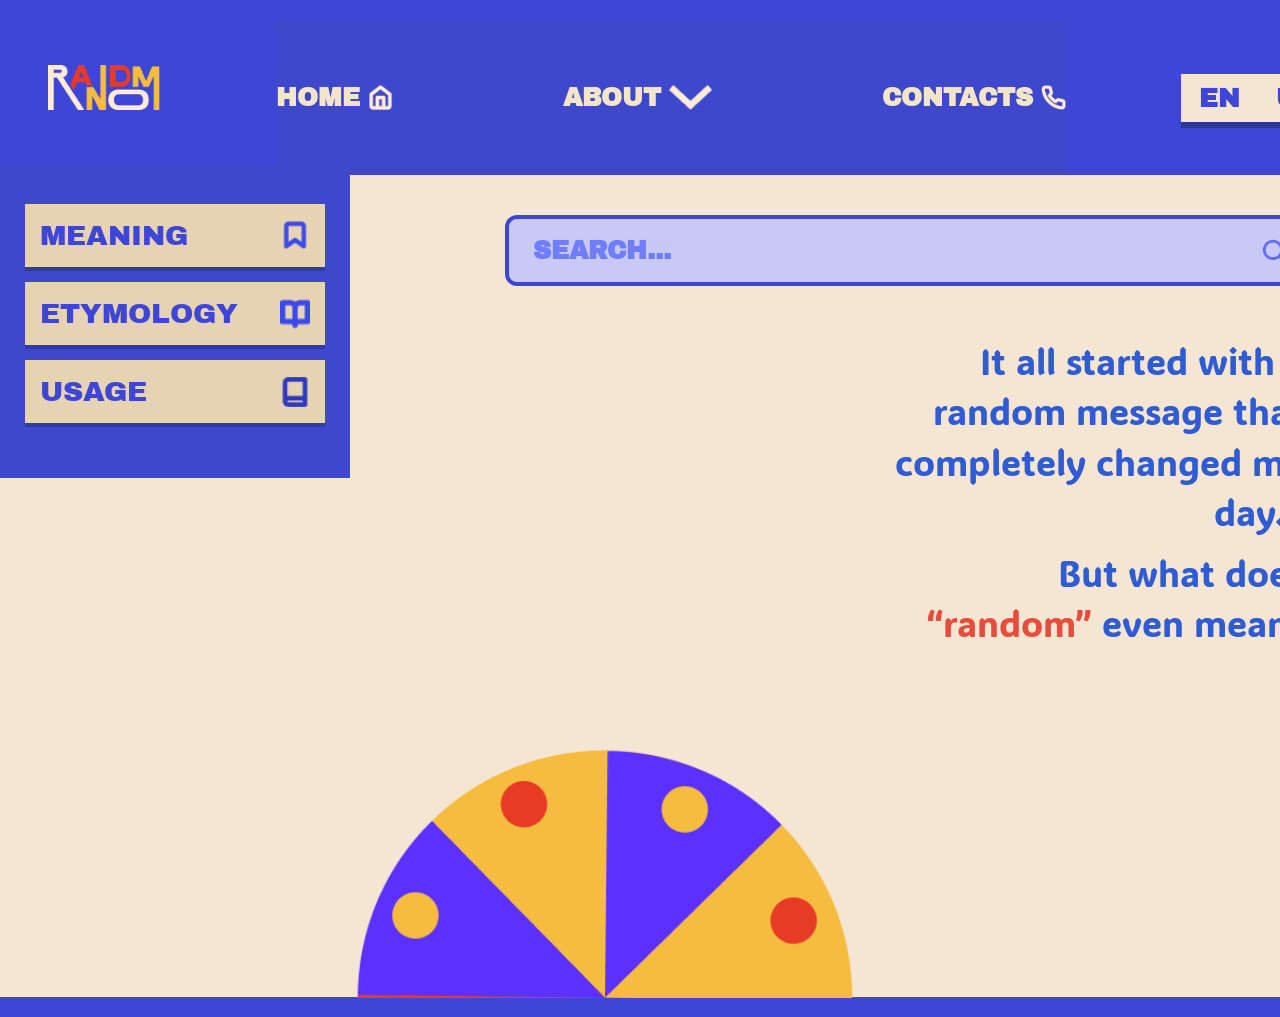
==== index.html @ 75bfc32e "first commit" ====
<!DOCTYPE html>
<html lang="en">
<head>
    <meta charset="UTF-8">
    <meta name="viewport" content="width=device-width, initial-scale=1.0">
    <title>Заголовок лендингу</title>

    <link rel="preconnect" href="https://fonts.googleapis.com">
<link rel="preconnect" href="https://fonts.gstatic.com" crossorigin>
<link href="https://fonts.googleapis.com/css2?family=ADLaM+Display&family=Archivo+Black&display=swap" rel="stylesheet">
<link href="https://fonts.googleapis.com/css2?family=ADLaM+Display&display=swap" rel="stylesheet">

    <link rel="stylesheet" href="css/normalize.css">
    <link rel="stylesheet" href="css/layout.css">
    <link rel="stylesheet" href="css/style.css">
    <link rel="stylesheet" href="css/header.css">
<body id="top">
    <nav></nav>
    <header>
        <header class="header">

  
 <div class="inside">
  
  <div class="header__logo">
    <img src="Img/Layer_1.png" alt="logo">
  </div>

  <div class="header__top">
    <a href="#" class="top-menu-item">
      <span>HOME</span>
      <img src="Img/Home.png" alt="">
    </a>

    <a href="#" class="top-menu-item">
      <span>ABOUT</span>
      <img src="Img/стрілка.png" alt="">
    </a>

    <a href="#" class="top-menu-item">
      <span>CONTACTS</span>
      <img src="Img/Phone.png" alt="">
    </a>
  </div>
<div class="lang-switch">
      <button class="lang active">EN</button>
      <button class="lang">UA</button>
    </div>
</div>

  <!-- HERO (БЕЖЕВИЙ ФОН) -->
  <div class="header__hero">
    <div class="inside header__hero-inner">
      

      <!-- ЛІВИЙ СИНІЙ БЛОК -->
      <div class="hero__sidebar">
        <div class="sidebar">
  <div class="menu-item">
    <span>MEANING</span>
    <img src="Img/Bookmark.png" alt="meaning">
  </div>

  <div class="menu-item">
    <span>ETYMOLOGY</span>
    <img src="Img/Book open.png" alt="etymology">
  </div>

  <div class="menu-item">
    <span>USAGE</span>
    <img src="Img/Book.png" alt="usage">
  </div>
</div>
      </div>

      <!-- ПРАВА ЧАСТИНА -->
      <div class="hero__content">
        <div class="search-box">
  <input type="text" placeholder="SEARCH..." />
  <img src="Img/Search.png" alt="search" class="search-icon">
</div>
<div class="main-text">
  <p class="text-top">
    It all started with a random message that completely changed my day...
  </p>

  <p class="text-bottom">
    But what does <span>“random”</span> even mean?
  </p>

      </div>
      
      <div class="half-circle-wrapper">
  <img src="Img/circle.png" class="circle-img">
</div>
    </div>
  </div>
 
</header>
    </header>
    <section id="s1">
        <div class="inside"></div>
    </section>
    <section id="s2">
        <div class="inside"></div>
    </section>
    <section id="s3">
        <div class="inside"></div>
    </section>
    <footer></footer>
</body>
</html>
---- css/layout.css ----
:root{
    --txt-color-01: #3f48cc;           /* Колір основного тексту */
    --txt-color-02: #f5e6d3;           /* Колір тексту інверсія */
    --header-color: #333;           /* Колір заголовків */
    --link-color: #f5e6d3;             /* Колір покликань */
    --link-hover: #F1DDC8;             /* Колір при наведенні */
    --bg-primary-color: #E63B25;       /* Колір основного фону */
    --bg-second-color: #3f48cc;        /* Колір фону №2 */
    --bg-third-color:#f5e6d3;        /* Колір фону №2 */
    --mob-padding: 20px;              /* Відступи до контенту на смартфони */
    --ipad-padding: 50px;              /* Відступи до контенту на планшеті */
    --max-width: 1380px;              /* Обмеження ширини блоків */
}
html, body{
  font-family: 'ADLaM Display', sans-serif ;
  font-optical-sizing: auto;
  font-weight: 400;
  font-size: 28px;                   /* Розмір основного тексту */
  line-height: 1.4;                  /* Міжрядковий інтервал */
  font-style: normal;
  color: var(--txt-color-01);
}

em , i, .italic {
    font-style: italic;
}

h1, h2, h3, h4, h5, h6{
  font-family: 'Archivo Black', sans-serif;
  font-weight: 400;
  font-style: normal;
}
h1{ font-size: 2rem ;}
h2 {font-size: 1.5rem;}
h3{font-size: 1.35rem;}

header > .inside,
footer > .inside,
section >.inside {
  max-width: var(--max-width);
  margin-left: auto;
  margin-right: auto;
  padding-left: var(--ipad-padding);
  padding-right: var(--ipad-padding);
}
@media  (max-width: 640px) {
header > .inside,
footer > .inside,
section > .inside {
    padding-left: var(--mob-padding);
    padding-right: var(--mob-padding);
} 
}
---- css/header.css ----
.header {
  width: 100%;
  color: #3f46d6;
}

.header__logo {
  margin-left: -2px;   /* 🔥 відступ від лівого краю */
  transform: translateY(-10px); /* 🔥 трохи підняти */
}

.header__logo img {
  height: 45px;
  width: auto;
  display: block;
}
.header__top {
  background: var(--bg-second-color);
  color: #fff;

  padding: 60px 0;
  position: relative;
  z-index: 2;
}


.header__hero {
  background: var(--bg-third-color);

  min-height: 80vh;
  display: flex;
  align-items: flex-start;

  padding: 0 0 30px 0; 
}





.hero__sidebar {
  background: var(--bg-second-color);
  color: #fff;

  width:350px;
  min-height: 300px;

  padding: 40px 25px;

  margin-left: 0;

  
  margin-top: -26;
}


.hero__content {
  flex: 1;
  padding: 40px;
}


@media (max-width: 1024px) {
  .hero__sidebar {
    width: 260px;
    min-height: 300px;
  }
}

@media (max-width: 768px) {
  .header__hero-inner {
    flex-direction: column;
  }

  
    .hero__sidebar {
  width: 220px;          /* 🔥 ключове */
  max-width: 50%;       /* щоб не ламалось на малих екранах */

  }

  .hero__content {
    padding: 20px;
  }
}


.menu-item {
  background-color: #e6d3b3;
  color: #3f46d6;
  font-family: 'Archivo Black', sans-serif;
  padding: 12px 15px;
  margin-bottom: 15px;
  margin-left: 0px;
  
  display: flex;
  justify-content: space-between;
  align-items: center;
  box-shadow: 0 4px 0 rgba(0,0,0,0.2);
  cursor: pointer;
  transition: all 0.2s ease;
   width: 100%;           /* 🔥 обов’язково */
  box-sizing: border-box;

}

.menu-item:hover {
 
  box-shadow: 0 6px 0 rgba(0,0,0,0.25);
}


.menu-item img {
  width:30px;
  height:30px;
  object-fit: contain;
}

.top-menu-item {
     font-family: 'Archivo Black', sans-serif;
     color: #e6d3b3;
      display: flex;
  align-items: center;
  gap: 8px;
   text-decoration: none;   /* ❌ прибирає лінію */
  border-bottom: none;     /* ❌ якщо раптом є */
  color: #f3e5c8;
  font-weight: 700;
  font-size: 25px;
  display: flex;
     
}
.top-menu-item img {
  height: 1em;   /* = висота як у тексту */
  width: auto;   /* щоб не спотворювалось */
}
.inside {
  display: flex;
  align-items: center;
  justify-content: flex-start; /* 🔥 ключове */
  gap: 115px; 
}
.header__top {
  display: flex;
  gap:170px;
}
.header {
  background: #3f46d6 ;
  padding: 20px 0;
}
.lang-switch {
  display: flex;
  background: #f5e6d3;
  box-shadow: 0 6px 0 rgba(0,0,0,0.25);
}

/* BUTTONS */
.lang {
  padding: 10px 18px;
  border: none;
  font-size: 26px;
  font-weight: 600;
  cursor: pointer;
  font-family: 'Archivo Black', sans-serif;

  background: transparent; /* важливо */
  color: #3f46d6 !important; /* ← фікс */
}

/* EN (темніший) */
.lang.en {
  color: #0b3fae !important;
}

/* UA (світліший) */
.lang.ua {
  color: #85a2ec !important;
}

/* ACTIVE */
.lang.active.en {
  background: #0b3fae;
  color: white !important;
}

.lang.active.ua {
  background: #7596e8;
  color: white !important;
}

/* HOVER */
.lang:hover {
  opacity: 0.85;
}
/* SEARCH CONTAINER */
.search-box {
  position: relative;
  width:800px;
 margin-top: 0px;
}

/* INPUT */
.search-box input {
  width: 100%;
  padding: 18px 60px 18px 24px; /* більше висота */
  font-size:25px;
  font-weight: 700;
  font-family:'Archivo Black', sans-serif ;
  background: #c8c9f5; /* темніший бежевий */
  border: 4px solid #3f46d6; /* товстіша обводка */
  border-radius: 12px; /* менше заокруглення */
  outline: none;
}

/* PLACEHOLDER */
.search-box input::placeholder {
  color: #5a6cff;
  opacity: 0.8;
}

/* ICON */
.search-icon {
  position: absolute;
  right: 18px;
  top: 50%;
  transform: translateY(-50%);

  width: 26px; /* більша іконка */
  height: 26px;
  object-fit: contain;
}
.main-text {
  font-family: 'ADLaM Display', cursive;
  text-align: right;
  color: #2f5bd3;
  margin-top: 50px;
}

.text-top {
  font-size: 36px;
  max-width: 500px;
  margin: 0 auto 10px;
  line-height: 1.4;
   text-align: right;
}

.text-bottom {
  font-size: 36px;
  margin-right: -10px;
}

.text-bottom span {
  color: #e74c3c; /* червоне слово random */
}
.main-text {
  text-align: right;
  max-width: 420px;   /* фіксована ширина */
  margin-left: auto;  /* притискає вправо */
}

.text-top,
.text-bottom {
  width: 100%;        /* обидва займають всю ширину */
}

.half-circle-wrapper {
  width:700px;
  height: 350px; /* половина висоти */
  overflow: hidden;
  margin-bottom: -71px;
  margin-left: -250px;
}

.circle-img {
  width: 100%;
  height: auto;
}
.hero__sidebar{
  margin-top: -500px;
}
@media (max-width: 768px) {

  /* 🔹 Загальний контейнер */
  .inside {
    flex-direction: column;
    gap: 20px;
    align-items: flex-start;
  }

  /* 🔹 Верхнє меню */
  .header__top {
    flex-direction: column;
    gap: 20px;
    padding: 30px 20px;
  }

  .top-menu-item {
    font-size: 18px;
  }

  /* 🔹 Лого */
  .header__logo img {
    height: 35px;
  }

  /* 🔹 HERO */
  .header__hero-inner {
    flex-direction: column;
  }

  /* 🔹 Сайдбар */
  .hero__sidebar {
    width: 100%;
    max-width: 100%;
    margin-top: 0;
    padding: 20px;
  }

  /* 🔹 Контент */
  .hero__content {
    width: 100%;
    padding: 20px;
  }

  /* 🔍 SEARCH */
  .search-box {
    width: 100%;
  }

  .search-box input {
    font-size: 18px;
    padding: 14px 50px 14px 16px;
  }

  .search-icon {
    width: 20px;
    height: 20px;
  }

  /* 🔤 ТЕКСТ */
  .main-text {
    max-width: 100%;
    margin-top: 30px;
    text-align: left; /* 📱 краще читається */
  }

  .text-top,
  .text-bottom {
    font-size: 22px;
    line-height: 1.4;
  }

  /* 🎡 ПІВКОЛО */
  .half-circle-wrapper {
    width: 100%;
    height: 150px;
    margin: 30px 0 0 0;
  }

  .circle-img {
    width: 100%;
  }

  /* 🔘 КНОПКИ МОВ */
  .lang {
    font-size: 18px;
    padding: 8px 14px;
  }

}
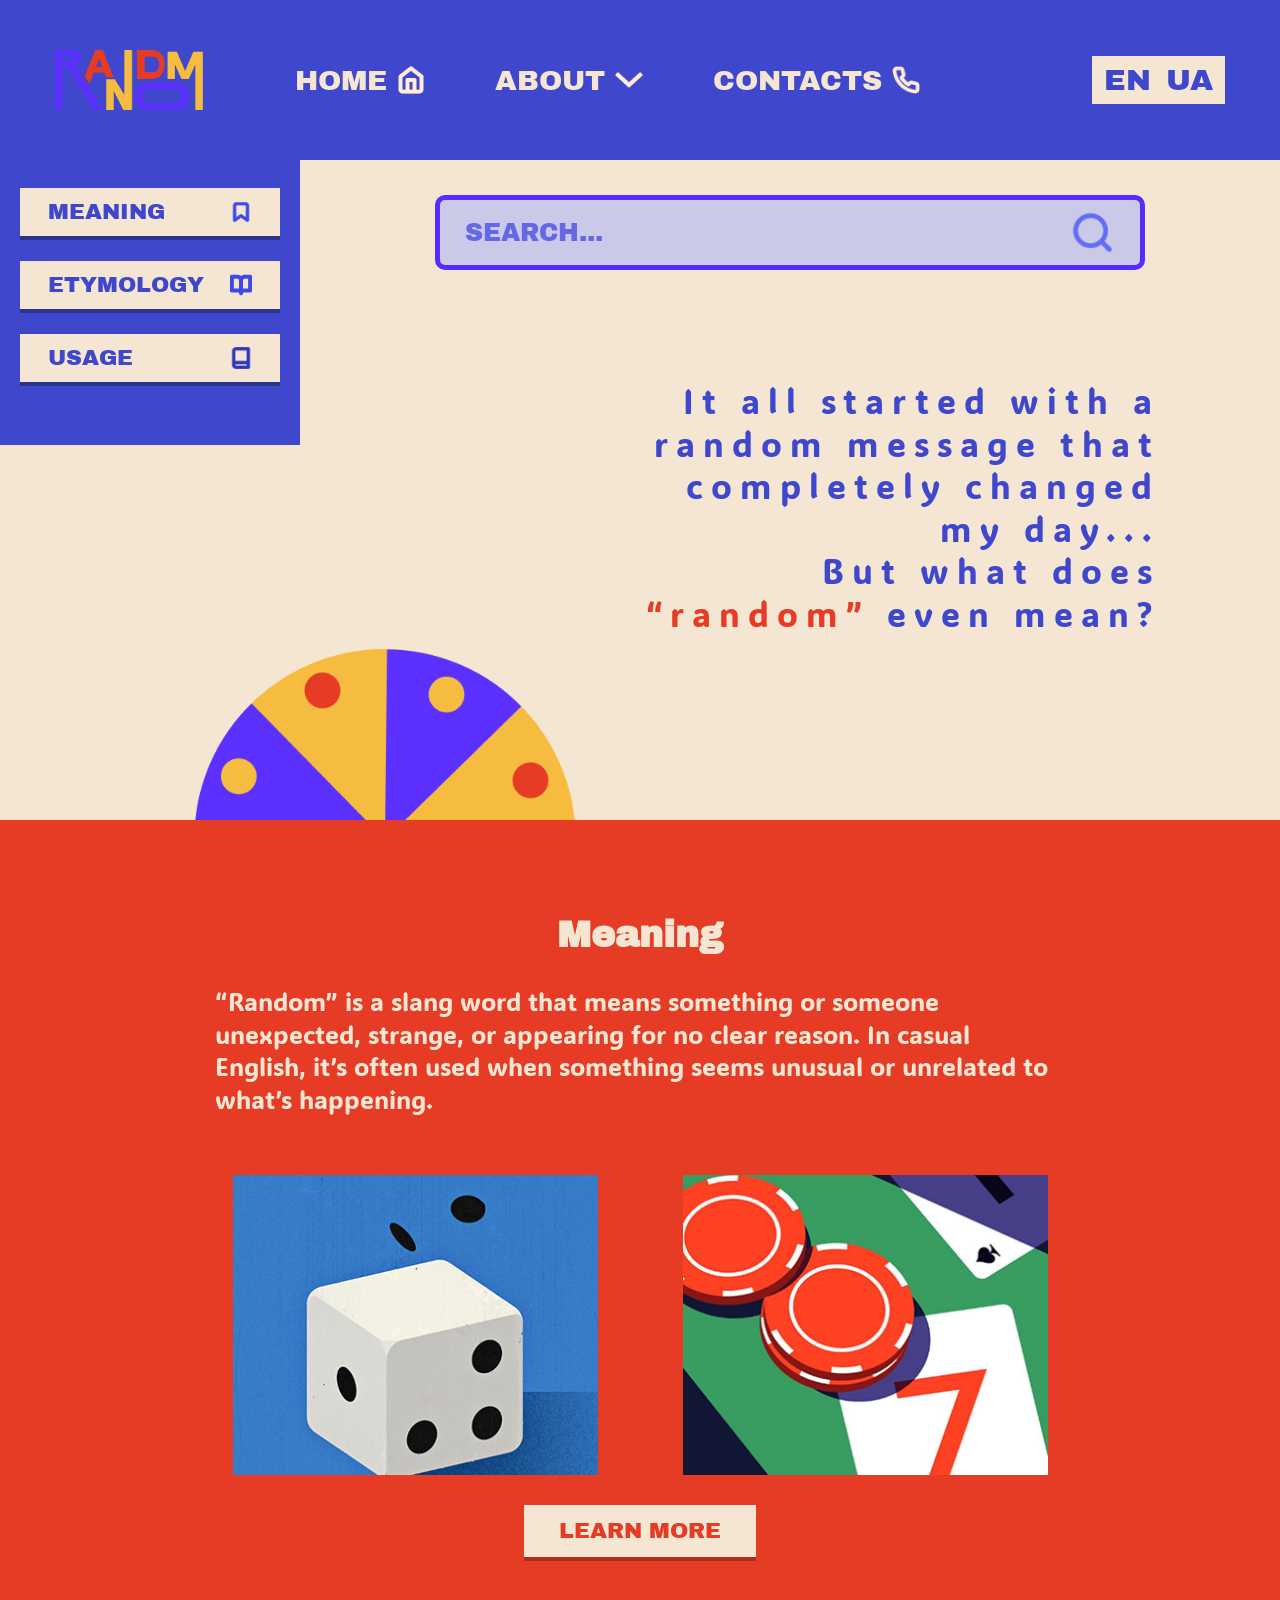
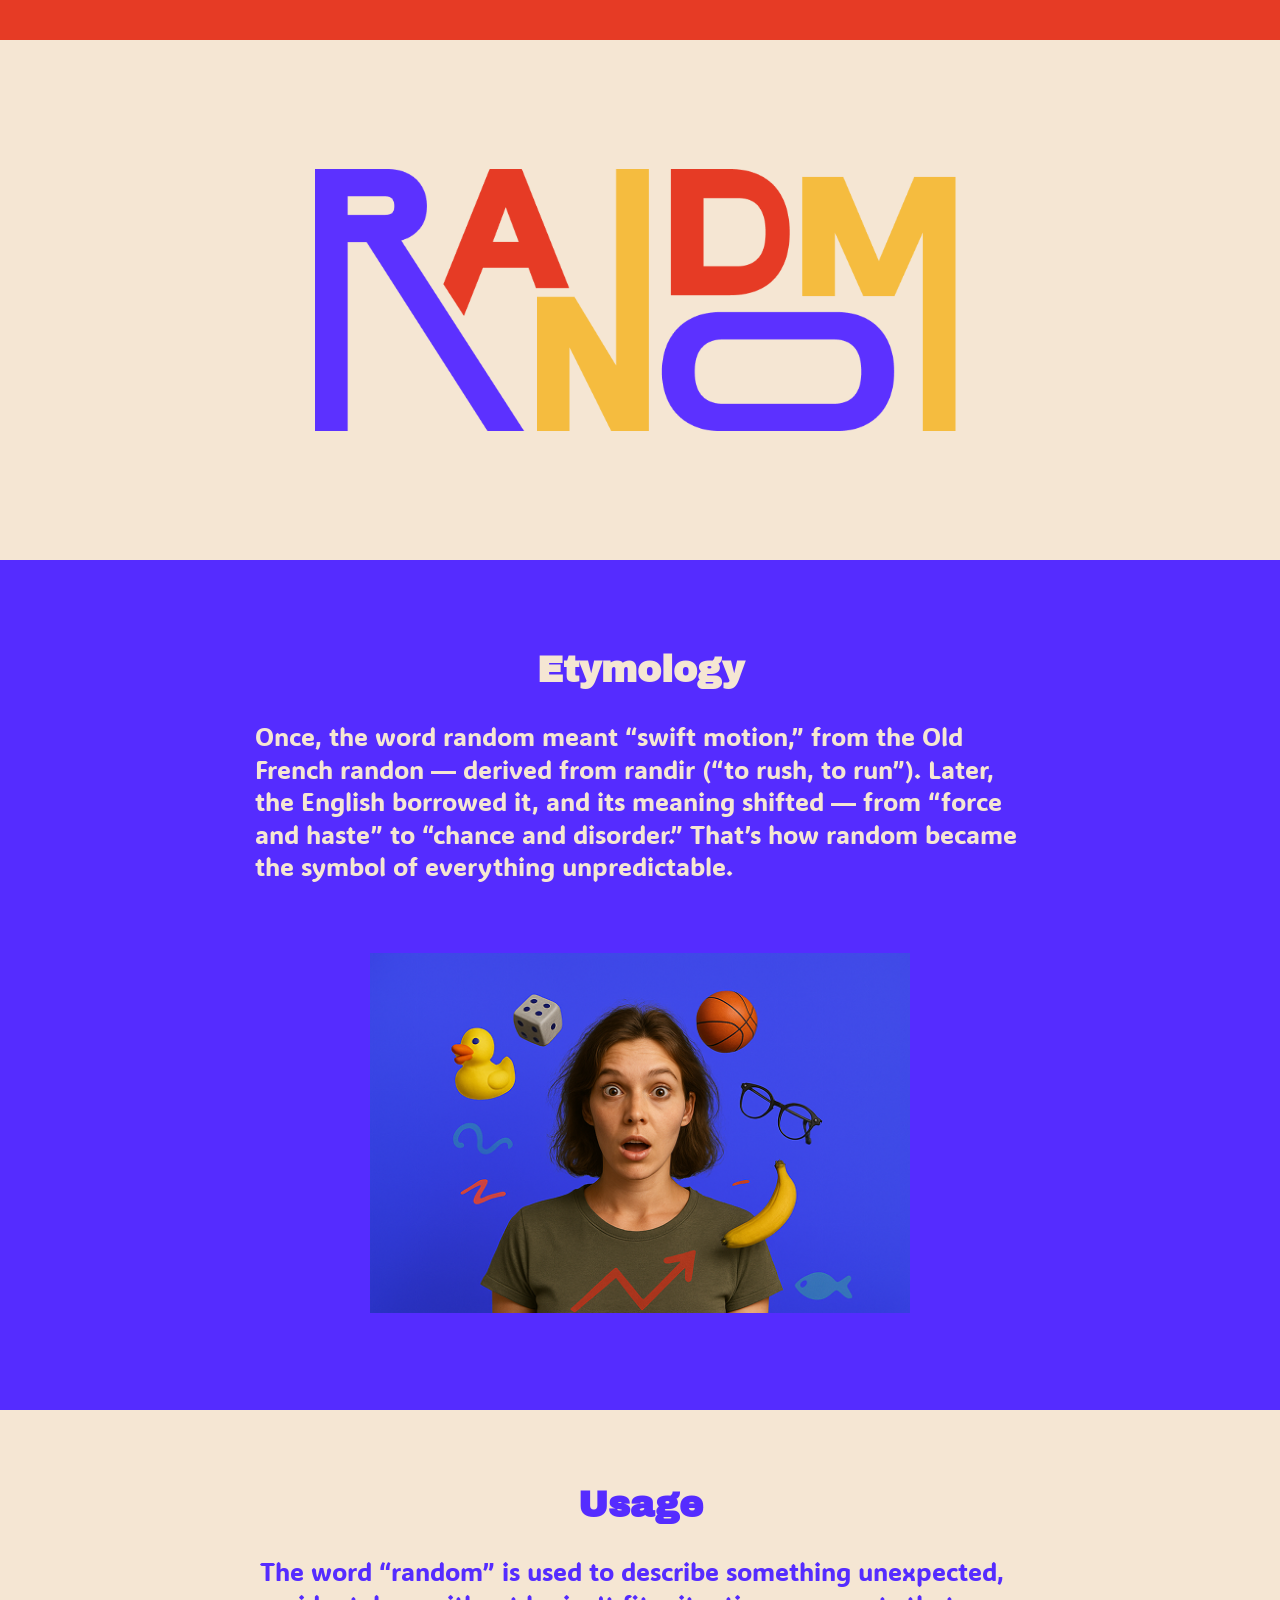
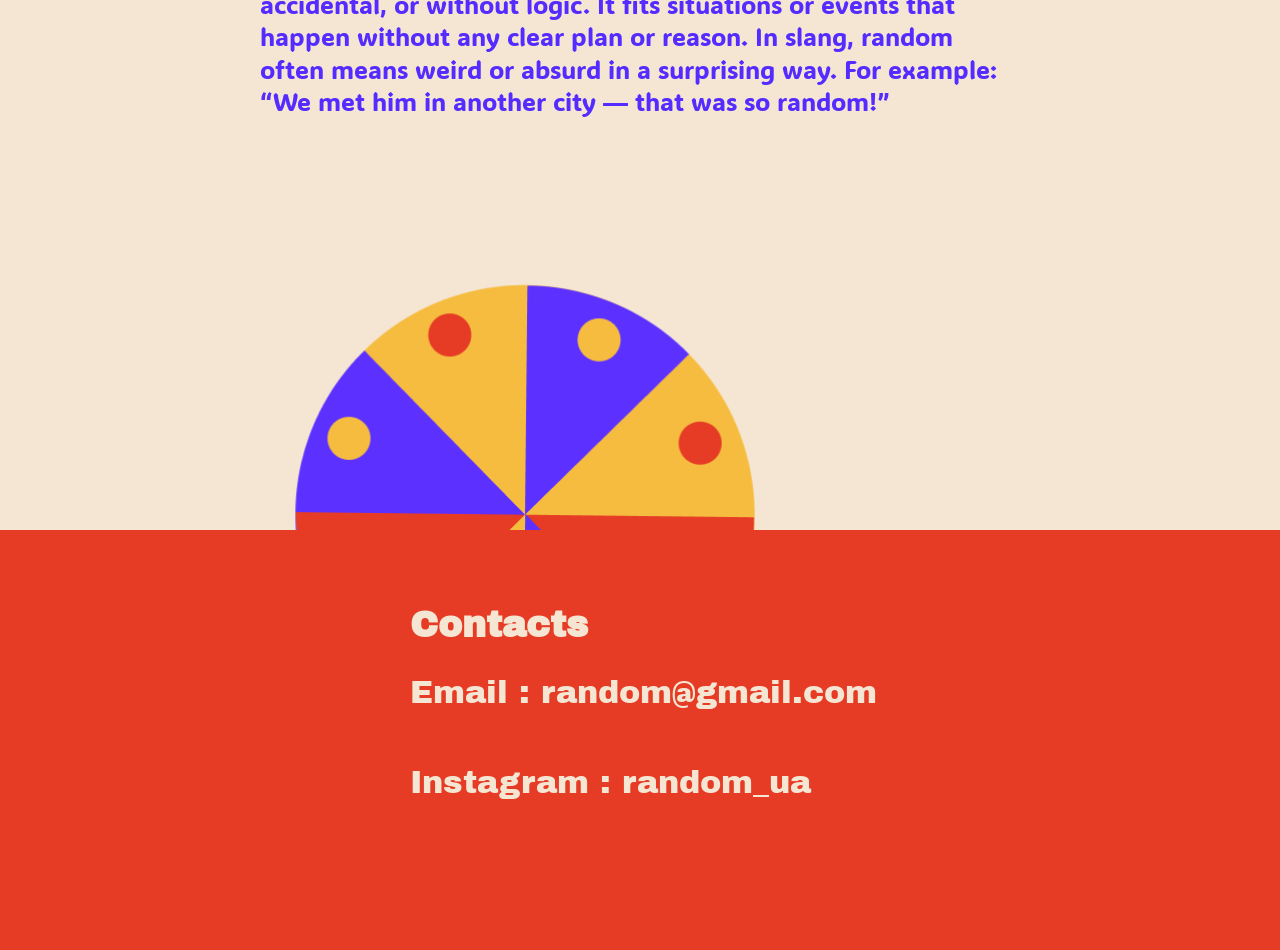
==== commit 2f3303e4: "changes" ====
--- a/index.html
+++ b/index.html
@@ -1,112 +1,112 @@
 <!DOCTYPE html>
 <html lang="en">
 <head>
-    <meta charset="UTF-8">
-    <meta name="viewport" content="width=device-width, initial-scale=1.0">
-    <title>Заголовок лендингу</title>
+  <meta charset="UTF-8">
+  <meta name="viewport" content="width=device-width, initial-scale=1.0">
+  <title>Random Landing</title>
 
-    <link rel="preconnect" href="https://fonts.googleapis.com">
-<link rel="preconnect" href="https://fonts.gstatic.com" crossorigin>
-<link href="https://fonts.googleapis.com/css2?family=ADLaM+Display&family=Archivo+Black&display=swap" rel="stylesheet">
-<link href="https://fonts.googleapis.com/css2?family=ADLaM+Display&display=swap" rel="stylesheet">
+  <link rel="preconnect" href="https://fonts.googleapis.com">
+  <link rel="preconnect" href="https://fonts.gstatic.com" crossorigin>
+  <link href="https://fonts.googleapis.com/css2?family=ADLaM+Display&family=Archivo+Black&display=swap" rel="stylesheet">
 
-    <link rel="stylesheet" href="css/normalize.css">
-    <link rel="stylesheet" href="css/layout.css">
-    <link rel="stylesheet" href="css/style.css">
-    <link rel="stylesheet" href="css/header.css">
-<body id="top">
-    <nav></nav>
-    <header>
-        <header class="header">
+  <link rel="stylesheet" href="css/normalize.css">
+  <link rel="stylesheet" href="css/layout.css">
+</head>
 
-  
- <div class="inside">
-  
-  <div class="header__logo">
-    <img src="Img/Layer_1.png" alt="logo">
+<body>
+
+<section class="hero" id="home">
+  <div class="top-header">
+    <img src="Img/Layer_1.png" class="logo" alt="logo">
+
+    <nav class="nav">
+      <a href="#home">HOME <img src="Img/Home.png" alt=""></a>
+      <a href="#meaning">ABOUT <img src="Img/стрілка.png" alt=""></a>
+      <a href="#contacts">CONTACTS <img src="Img/Phone.png" alt=""></a>
+    </nav>
+
+    <div class="language">
+      <span>EN</span>
+      <span>UA</span>
+    </div>
   </div>
 
-  <div class="header__top">
-    <a href="#" class="top-menu-item">
-      <span>HOME</span>
-      <img src="Img/Home.png" alt="">
-    </a>
+  <div class="hero-content">
+    <aside class="side-menu">
+      <a href="#meaning">MEANING <img src="Img/Bookmark.png" alt=""></a>
+      <a href="#etymology">ETYMOLOGY <img src="Img/Book open.png" alt=""></a>
+      <a href="#usage">USAGE <img src="Img/Book.png" alt=""></a>
+    </aside>
 
-    <a href="#" class="top-menu-item">
-      <span>ABOUT</span>
-      <img src="Img/стрілка.png" alt="">
-    </a>
+    <div class="hero-main">
+      <div class="search">
+        <span>SEARCH...</span>
+        <img src="Img/Search.png" alt="">
+      </div>
 
-    <a href="#" class="top-menu-item">
-      <span>CONTACTS</span>
-      <img src="Img/Phone.png" alt="">
-    </a>
+      <div class="hero-text">
+        <p>It all started with a<br>random message that<br>completely changed<br>my day...</p>
+        <p>But what does<br><span>“random”</span> even mean?</p>
+      </div>
+
+      <img src="Img/circle.png" class="big-circle" alt="">
+    </div>
   </div>
-<div class="lang-switch">
-      <button class="lang active">EN</button>
-      <button class="lang">UA</button>
-    </div>
-</div>
+</section>
 
-  <!-- HERO (БЕЖЕВИЙ ФОН) -->
-  <div class="header__hero">
-    <div class="inside header__hero-inner">
-      
+<section class="meaning" id="meaning">
+  <h2>Meaning</h2>
 
-      <!-- ЛІВИЙ СИНІЙ БЛОК -->
-      <div class="hero__sidebar">
-        <div class="sidebar">
-  <div class="menu-item">
-    <span>MEANING</span>
-    <img src="Img/Bookmark.png" alt="meaning">
+  <p>
+    “Random” is a slang word that means something or someone
+    unexpected, strange, or appearing for no clear reason. In casual English,
+    it’s often used when something seems unusual or unrelated to what’s
+    happening.
+  </p>
+
+  <div class="meaning-images">
+    <img src="Img/foto1.png" alt="">
+    <img src="Img/foto2.png" alt="">
   </div>
 
-  <div class="menu-item">
-    <span>ETYMOLOGY</span>
-    <img src="Img/Book open.png" alt="etymology">
-  </div>
+  <button>LEARN MORE</button>
+</section>
 
-  <div class="menu-item">
-    <span>USAGE</span>
-    <img src="Img/Book.png" alt="usage">
-  </div>
-</div>
-      </div>
+<section class="logo-section">
+  <img src="Img/Layer_1.png" alt="logo">
+</section>
 
-      <!-- ПРАВА ЧАСТИНА -->
-      <div class="hero__content">
-        <div class="search-box">
-  <input type="text" placeholder="SEARCH..." />
-  <img src="Img/Search.png" alt="search" class="search-icon">
-</div>
-<div class="main-text">
-  <p class="text-top">
-    It all started with a random message that completely changed my day...
+<section class="etymology" id="etymology">
+  <h2>Etymology</h2>
+
+  <p>
+    Once, the word random meant “swift motion,” from the Old French randon —
+    derived from randir (“to rush, to run”). Later, the English borrowed it,
+    and its meaning shifted — from “force and haste” to “chance and disorder.”
+    That’s how random became the symbol of everything unpredictable.
   </p>
 
-  <p class="text-bottom">
-    But what does <span>“random”</span> even mean?
+  <img src="Img/8d1fdd5c-5081-4705-a10f-794b0fbdb5b7 1.png" class="etymology-image" alt="">
+</section>
+
+<section class="usage" id="usage">
+  <h2>Usage</h2>
+
+  <p>
+    The word “random” is used to describe something unexpected, accidental,
+    or without logic. It fits situations or events that happen without any clear
+    plan or reason. In slang, random often means weird or absurd in a surprising way.
+    For example: “We met him in another city — that was so random!”
   </p>
 
-      </div>
-      
-      <div class="half-circle-wrapper">
-  <img src="Img/circle.png" class="circle-img">
-</div>
-    </div>
-  </div>
- 
-</header>
-    </header>
-    <section id="s1">
-        <div class="inside"></div>
-    </section>
-    <section id="s2">
-        <div class="inside"></div>
-    </section>
-    <section id="s3">
-        <div class="inside"></div>
-    </section>
-    <footer></footer>
+  <img src="Img/circle.png" class="usage-circle" alt="">
+</section>
+
+<section class="contacts" id="contacts">
+  <h2>Contacts</h2>
+  <p>Email : random@gmail.com</p>
+  <p>Instagram : random_ua</p>
+</section>
+
 </body>
 </html>
--- a/css/layout.css
+++ b/css/layout.css
@@ -1,53 +1,289 @@
-:root{
-    --txt-color-01: #3f48cc;           /* Колір основного тексту */
-    --txt-color-02: #f5e6d3;           /* Колір тексту інверсія */
-    --header-color: #333;           /* Колір заголовків */
-    --link-color: #f5e6d3;             /* Колір покликань */
-    --link-hover: #F1DDC8;             /* Колір при наведенні */
-    --bg-primary-color: #E63B25;       /* Колір основного фону */
-    --bg-second-color: #3f48cc;        /* Колір фону №2 */
-    --bg-third-color:#f5e6d3;        /* Колір фону №2 */
-    --mob-padding: 20px;              /* Відступи до контенту на смартфони */
-    --ipad-padding: 50px;              /* Відступи до контенту на планшеті */
-    --max-width: 1380px;              /* Обмеження ширини блоків */
-}
-html, body{
-  font-family: 'ADLaM Display', sans-serif ;
-  font-optical-sizing: auto;
-  font-weight: 400;
-  font-size: 28px;                   /* Розмір основного тексту */
-  line-height: 1.4;                  /* Міжрядковий інтервал */
-  font-style: normal;
-  color: var(--txt-color-01);
-}
-
-em , i, .italic {
-    font-style: italic;
-}
-
-h1, h2, h3, h4, h5, h6{
-  font-family: 'Archivo Black', sans-serif;
-  font-weight: 400;
-  font-style: normal;
-}
-h1{ font-size: 2rem ;}
-h2 {font-size: 1.5rem;}
-h3{font-size: 1.35rem;}
-
-header > .inside,
-footer > .inside,
-section >.inside {
-  max-width: var(--max-width);
-  margin-left: auto;
-  margin-right: auto;
-  padding-left: var(--ipad-padding);
-  padding-right: var(--ipad-padding);
-}
-@media  (max-width: 640px) {
-header > .inside,
-footer > .inside,
-section > .inside {
-    padding-left: var(--mob-padding);
-    padding-right: var(--mob-padding);
-} 
-}
+{
+  margin: 0;
+  padding: 0;
+  box-sizing: border-box;
+}
+
+html {
+  scroll-behavior: smooth;
+}
+
+body {
+  font-family: 'ADLaM Display', sans-serif;
+  background: #f5e6d3;
+  color: #3f48cc;
+  overflow-x: hidden;
+}
+
+:root {
+  --blue: #3f48cc;
+  --purple: #552cff;
+  --red: #e63b25;
+  --yellow: #f5bd38;
+  --cream: #f5e6d3;
+}
+
+/* 1 SECTION / HERO */
+
+.hero {
+  width: 100%;
+  height: 820px;
+  background: var(--cream);
+  overflow: hidden;
+}
+
+.top-header {
+  height: 160px;
+  background: var(--blue);
+  display: flex;
+  align-items: center;
+  padding: 0 55px;
+  gap: 90px;
+}
+
+.logo {
+  width: 150px;
+}
+
+.nav {
+  display: flex;
+  gap: 70px;
+  align-items: center;
+  flex: 1;
+}
+
+.nav a {
+  color: var(--cream);
+  text-decoration: none;
+  font-family: 'Archivo Black', sans-serif;
+  font-size: 28px;
+  display: flex;
+  align-items: center;
+  gap: 10px;
+}
+
+.nav img {
+  width: 28px;
+}
+
+.language {
+  background: var(--cream);
+  color: var(--blue);
+  font-family: 'Archivo Black', sans-serif;
+  font-size: 30px;
+  padding: 8px 12px;
+  display: flex;
+  gap: 15px;
+}
+
+.hero-content {
+  display: flex;
+}
+
+.side-menu {
+  width: 300px;
+  height: 285px;
+  background: var(--blue);
+  padding: 28px 20px;
+  display: flex;
+  flex-direction: column;
+  gap: 25px;
+}
+
+.side-menu a {
+  background: var(--cream);
+  color: var(--blue);
+  text-decoration: none;
+  font-family: 'Archivo Black', sans-serif;
+  font-size: 22px;
+  padding: 12px 28px;
+  display: flex;
+  justify-content: space-between;
+  align-items: center;
+  box-shadow: 0 4px 0 rgba(0,0,0,0.3);
+}
+
+.side-menu img {
+  width: 22px;
+}
+
+.hero-main {
+  position: relative;
+  flex: 1;
+  height: 660px;
+  padding-top: 35px;
+}
+
+.search {
+  width: 710px;
+  height: 75px;
+  border: 5px solid var(--purple);
+  border-radius: 10px;
+  background: #cac9e8;
+  margin: 0 auto;
+  display: flex;
+  justify-content: space-between;
+  align-items: center;
+  padding: 0 25px;
+  font-family: 'Archivo Black', sans-serif;
+  font-size: 25px;
+  color: #6568e6;
+}
+
+.search img {
+  width: 45px;
+}
+
+.hero-text {
+  position: absolute;
+  right: 120px;
+  top: 220px;
+  text-align: right;
+  font-size: 34px;
+  letter-spacing: 8px;
+  line-height: 1.25;
+}
+
+.hero-text span {
+  color: var(--red);
+}
+
+.big-circle {
+  width: 540px;
+  position: absolute;
+  left: -185px;
+  bottom: -290px;
+}
+
+/* 2 SECTION / MEANING */
+
+.meaning {
+  height: 820px;
+  background: var(--red);
+  color: var(--cream);
+  padding-top: 95px;
+  text-align: center;
+}
+
+.meaning h2,
+.etymology h2,
+.usage h2,
+.contacts h2 {
+  font-family: 'Archivo Black', sans-serif;
+  font-size: 36px;
+  margin-bottom: 30px;
+}
+
+.meaning p {
+  width: 850px;
+  margin: 0 auto;
+  font-size: 25px;
+  line-height: 1.3;
+  text-align: left;
+}
+
+.meaning-images {
+  display: flex;
+  justify-content: center;
+  gap: 85px;
+  margin-top: 60px;
+  margin-bottom: 30px;
+}
+
+.meaning-images img {
+  width: 365px;
+  height: 300px;
+  object-fit: cover;
+}
+
+.meaning button {
+  background: var(--cream);
+  border: none;
+  color: var(--red);
+  font-family: 'Archivo Black', sans-serif;
+  font-size: 22px;
+  padding: 14px 35px;
+  box-shadow: 0 4px 0 rgba(0,0,0,0.25);
+}
+
+/* 3 SECTION / LOGO */
+
+.logo-section {
+  height: 520px;
+  background: var(--cream);
+  display: flex;
+  align-items: center;
+  justify-content: center;
+}
+
+.logo-section img {
+  width: 650px;
+}
+
+/* 4 SECTION / ETYMOLOGY */
+
+.etymology {
+  height: 850px;
+  background: var(--purple);
+  color: var(--cream);
+  padding-top: 90px;
+  text-align: center;
+}
+
+.etymology p {
+  width: 770px;
+  margin: 0 auto;
+  font-size: 25px;
+  line-height: 1.3;
+  text-align: left;
+}
+
+.etymology-image {
+  display: block;
+  width: 540px;
+  height: auto;
+  margin: 70px auto 0;
+}
+
+/* 5 SECTION / USAGE */
+
+.usage {
+  height: 720px;
+  background: var(--cream);
+  color: var(--purple);
+  position: relative;
+  overflow: hidden;
+  padding-top: 75px;
+  text-align: center;
+}
+
+.usage p {
+  width: 760px;
+  margin: 0 auto;
+  text-align: left;
+  font-size: 25px;
+  line-height: 1.3;
+}
+
+.usage-circle {
+  position: absolute;
+  width: 650px;
+  left: 200px;
+  bottom: -310px;
+}
+
+/* 6 SECTION / CONTACTS */
+
+.contacts {
+  height: 420px;
+  background: var(--red);
+  color: var(--cream);
+  padding-top: 75px;
+  padding-left: 410px;
+}
+
+.contacts p {
+  font-family: 'Archivo Black', sans-serif;
+  font-size: 32px;
+  margin-bottom: 55px;
+}
